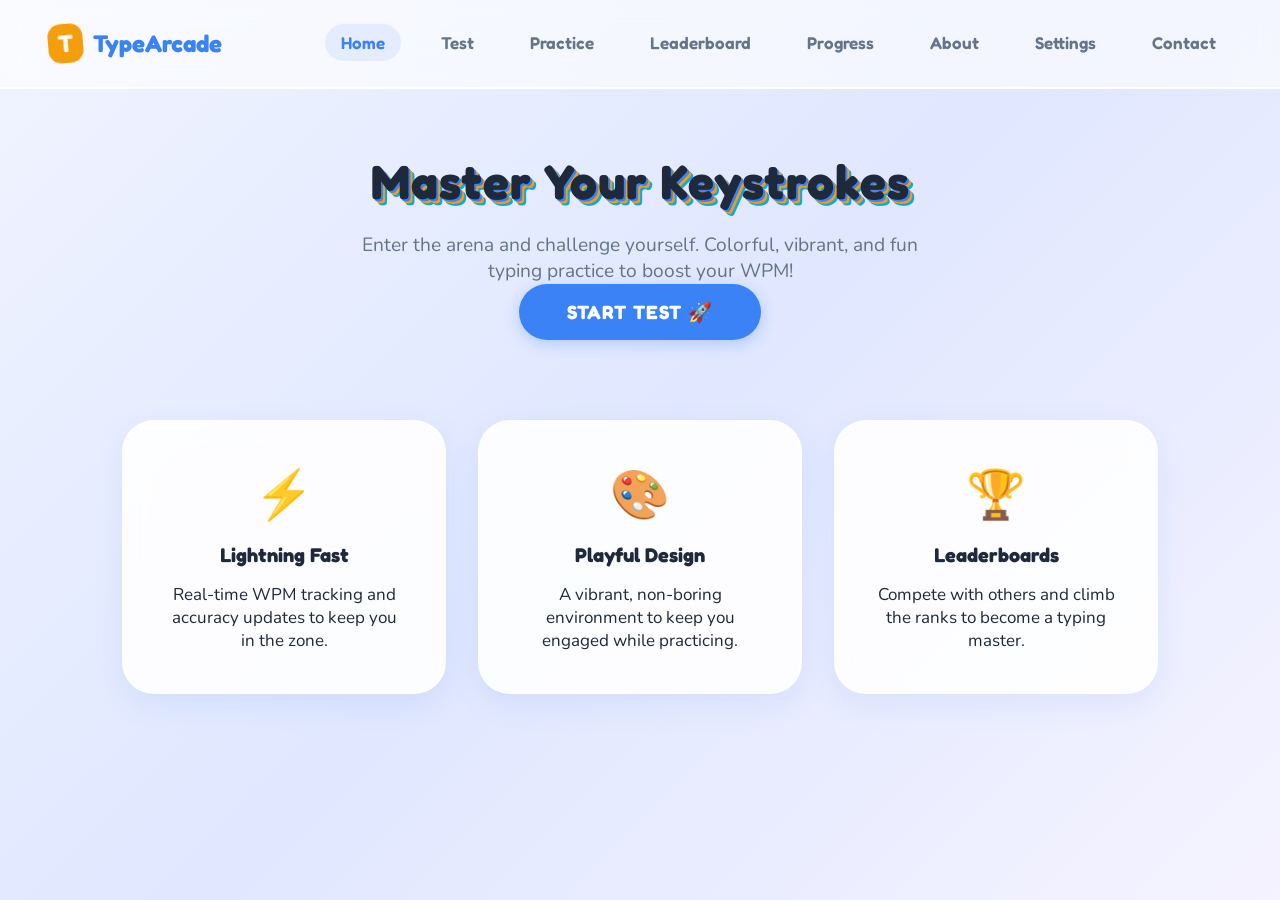
==== index.html @ a6bcfe49 "major update version" ====
<!DOCTYPE html>
<html lang="en">
<head>
  <meta charset="UTF-8">
  <meta name="viewport" content="width=device-width, initial-scale=1.0">
  <title>TypeArcade - Improve Your Speed</title>
  <meta name="description" content="A colorful, vibrant arcade-style typing speed tester.">
  <link rel="stylesheet" href="css/style.css">
</head>
<body>
  
  <nav class="navbar">
    <a href="index.html" class="logo">
      <span class="logo-icon">T</span>
      TypeArcade
    </a>
    <ul class="nav-links">
      <li><a href="index.html">Home</a></li>
      <li><a href="test.html">Test</a></li>
      <li><a href="practice.html">Practice</a></li>
      <li><a href="leaderboard.html">Leaderboard</a></li>
      <li><a href="progress.html">Progress</a></li>
      <li><a href="about.html">About</a></li>
      <li><a href="settings.html">Settings</a></li>
      <li><a href="contact.html">Contact</a></li>
    </ul>
  </nav>

  <main class="container text-center">
    <div class="page-header mt-2">
      <h1 class="gradient-text">Master Your Keystrokes</h1>
      <p class="mb-2">Enter the arena and challenge yourself. Colorful, vibrant, and fun typing practice to boost your WPM!</p>
      
      <a href="test.html" class="btn btn-primary" style="font-size: 1.2rem; padding: 1rem 3rem;">Start Test 🚀</a>
    </div>

    <div class="grid-3 mt-2">
      <div class="card">
        <div style="font-size: 3rem; margin-bottom: 1rem;">⚡</div>
        <h3>Lightning Fast</h3>
        <p class="text-muted mt-1">Real-time WPM tracking and accuracy updates to keep you in the zone.</p>
      </div>
      <div class="card">
        <div style="font-size: 3rem; margin-bottom: 1rem;">🎨</div>
        <h3>Playful Design</h3>
        <p class="text-muted mt-1">A vibrant, non-boring environment to keep you engaged while practicing.</p>
      </div>
      <div class="card">
        <div style="font-size: 3rem; margin-bottom: 1rem;">🏆</div>
        <h3>Leaderboards</h3>
        <p class="text-muted mt-1">Compete with others and climb the ranks to become a typing master.</p>
      </div>
    </div>
  </main>

  <script src="js/sound.js"></script>
  <script src="js/app.js"></script>
</body>
</html>
---- css/style.css ----
@import url('https://fonts.googleapis.com/css2?family=Nunito:wght@400;600;800;900&family=Fredoka:wght@500;600;700&display=swap');

:root {
  /* Beautiful Universal Colorful Palette */
  --bg-gradient: linear-gradient(135deg, #f0f4ff 0%, #e0e7ff 50%, #f5f3ff 100%); /* Clean, crisp universally loved light blue/lavender mix */
  --color-primary: #3b82f6; /* Vibrant Royal Blue */
  --color-secondary: #0ea5e9; /* Vibrant Sky Cyan */
  --color-accent: #f59e0b; /* Bright Amber/Orange */
  --color-accent-2: #10b981; /* Vivid Mint Green */
  --color-success: #10b981;
  --color-error: #ef4444;
  --color-text-main: #1e293b; /* Deep Navy Black */
  --color-text-muted: #64748b; /* Soft Gray */
  --color-card-bg: rgba(255, 255, 255, 0.9); /* Frosty White */
  
  --shadow-soft: 0 10px 30px rgba(59, 130, 246, 0.1);
  --shadow-hover: 0 15px 35px rgba(59, 130, 246, 0.2);
  --radius-lg: 2rem;
  --radius-md: 1.2rem;
  --radius-sm: 0.8rem;
  
  --font-heading: 'Fredoka', sans-serif;
  --font-body: 'Nunito', sans-serif;
  --font-mono: 'Menlo', 'Monaco', 'Courier New', monospace;

  --base-font-size: 17px;
}

* {
  box-sizing: border-box;
  margin: 0;
  padding: 0;
}

body {
  font-family: var(--font-body);
  font-size: var(--base-font-size);
  background: var(--bg-gradient);
  background-attachment: fixed;
  color: var(--color-text-main);
  min-height: 100vh;
  display: flex;
  flex-direction: column;
  overflow-x: hidden;
  transition: background 0.3s ease;
}

body.fade-in {
  animation: fadeSlideIn 0.6s ease-out forwards;
}

@keyframes fadeSlideIn {
  from { opacity: 0; transform: translateY(15px); }
  to { opacity: 1; transform: translateY(0); }
}

h1, h2, h3, h4, h5, h6 {
  font-family: var(--font-heading);
  font-weight: 700;
  line-height: 1.2;
}

a { text-decoration: none; color: inherit; }
ul { list-style: none; }

.gradient-text {
  background: none;
  -webkit-background-clip: unset;
  background-clip: unset;
  color: var(--color-text-main);
  text-shadow: 2px 2px 0 var(--color-primary), 4px 4px 0 var(--color-accent), 6px 6px 0 var(--color-secondary);
  display: inline-block;
  padding-bottom: 5px;
  letter-spacing: 1px;
}

.text-center { text-align: center; }

/* Navbar */
.navbar {
  display: flex;
  justify-content: space-between;
  align-items: center;
  padding: 1.5rem 3rem;
  background: rgba(255, 255, 255, 0.6);
  backdrop-filter: blur(16px);
  -webkit-backdrop-filter: blur(16px);
  border-bottom: 2px solid rgba(255, 255, 255, 0.9);
  position: sticky;
  top: 0;
  z-index: 100;
}

.navbar .logo {
  font-family: var(--font-heading);
  font-size: 1.5rem;
  font-weight: 800;
  color: var(--color-primary);
  display: flex;
  align-items: center;
  gap: 10px;
}

.navbar .logo-icon {
  background: var(--color-accent);
  color: white;
  padding: 5px 10px;
  border-radius: var(--radius-sm);
  transform: rotate(-5deg);
  display: inline-block;
  transition: transform 0.3s;
}

.navbar .logo:hover .logo-icon {
  transform: rotate(5deg) scale(1.1);
}

.nav-links { display: flex; gap: 1.5rem; }

.nav-links a {
  font-family: var(--font-heading);
  font-weight: 600;
  color: var(--color-text-muted);
  padding: 0.5rem 1rem;
  border-radius: var(--radius-md);
  transition: all 0.3s ease;
  position: relative;
}

.nav-links a:hover, .nav-links a.active {
  color: var(--color-primary);
  background: rgba(59, 130, 246, 0.1);
  transform: translateY(-2px);
}

/* Layout */
.container {
  max-width: 1100px;
  margin: 0 auto;
  padding: 2rem;
  flex: 1;
  display: flex;
  flex-direction: column;
}

/* Cards */
.card {
  background: var(--color-card-bg);
  backdrop-filter: blur(12px);
  -webkit-backdrop-filter: blur(12px);
  border-radius: var(--radius-lg);
  padding: 2.5rem;
  box-shadow: var(--shadow-soft);
  border: 2px solid rgba(255, 255, 255, 0.8);
  transition: transform 0.4s cubic-bezier(0.175, 0.885, 0.32, 1.275), box-shadow 0.4s ease, border-color 0.4s ease;
}

.card:hover {
  transform: translateY(-8px) scale(1.02);
  box-shadow: var(--shadow-hover);
  border-color: var(--color-primary);
}

/* Buttons */
.btn {
  display: inline-flex;
  align-items: center;
  justify-content: center;
  gap: 0.5rem;
  font-family: var(--font-heading);
  font-weight: 700;
  padding: 0.8rem 2rem;
  border-radius: 50px;
  border: none;
  cursor: pointer;
  transition: all 0.3s cubic-bezier(0.175, 0.885, 0.32, 1.275); 
  text-transform: uppercase;
  letter-spacing: 1px;
}

.btn-primary { background: var(--color-primary); color: white; box-shadow: 0 4px 15px rgba(59, 130, 246, 0.3); }
.btn-primary:hover { background: #2563eb; transform: translateY(-4px) scale(1.05); box-shadow: 0 8px 25px rgba(59, 130, 246, 0.5); }

.btn-secondary { background: var(--color-secondary); color: white; box-shadow: 0 4px 15px rgba(14, 165, 233, 0.3); }
.btn-secondary:hover { background: #0284c7; transform: translateY(-4px) scale(1.05); box-shadow: 0 8px 25px rgba(14, 165, 233, 0.5); }

.btn-accent { background: var(--color-accent); color: white; box-shadow: 0 4px 15px rgba(245, 158, 11, 0.3); }
.btn-accent:hover { background: #d97706; transform: translateY(-4px) scale(1.05); box-shadow: 0 8px 25px rgba(245, 158, 11, 0.5); }

.btn-outline { background: transparent; color: var(--color-primary); border: 3px solid var(--color-primary); }
.btn-outline:hover { background: var(--color-primary); color: white; transform: translateY(-4px) scale(1.05); box-shadow: 0 8px 25px rgba(59, 130, 246, 0.4); }

/* Header Sections */
.page-header { text-align: center; margin-bottom: 3rem; }
.page-header h1 { font-size: 3rem; margin-bottom: 1rem; }
.page-header p { font-size: 1.2rem; color: var(--color-text-muted); max-width: 600px; margin: 0 auto; }

/* Utilities */
.mb-1 { margin-bottom: 1rem; }
.mb-2 { margin-bottom: 2rem; }
.mb-3 { margin-bottom: 3rem; }
.mt-1 { margin-top: 1rem; }
.mt-2 { margin-top: 2rem; }

/* Gamification / Typing Interaction Overlay */
.streak-counter {
  position: absolute;
  top: 10px;
  right: 20px;
  font-family: var(--font-heading);
  font-size: 1.2rem;
  font-weight: 800;
  color: var(--color-accent-2);
  opacity: 0;
  transition: opacity 0.3s;
  animation: pulse 1s infinite alternate;
}
.streak-active { opacity: 1; }

@keyframes pulse {
  from { transform: scale(1); }
  to { transform: scale(1.1); }
}

/* Shake Animation */
.shake {
  animation: shake 0.4s cubic-bezier(0.36, 0.07, 0.19, 0.97) both;
}

@keyframes shake {
  10%, 90% { transform: translate3d(-1px, 0, 0); }
  20%, 80% { transform: translate3d(2px, 0, 0); }
  30%, 50%, 70% { transform: translate3d(-3px, 0, 0); }
  40%, 60% { transform: translate3d(3px, 0, 0); }
}

.typing-box {
  background: white;
  backdrop-filter: blur(10px);
  -webkit-backdrop-filter: blur(10px);
  border-radius: var(--radius-lg);
  padding: 2rem 3rem;
  box-shadow: inset 0 2px 10px rgba(0,0,0,0.05), var(--shadow-soft);
  border: 4px solid #ffffff;
  font-family: var(--font-mono);
  font-size: 1.8rem;
  line-height: 1.6;
  max-width: 900px;
  margin: 0 auto;
  position: relative;
  overflow: hidden;
  letter-spacing: 2px;
  text-align: center;
  transition: all 0.3s ease;
  color: var(--color-text-main);
}

.typing-box:focus {
  outline: none;
  border-color: var(--color-primary);
  box-shadow: inset 0 2px 10px rgba(0,0,0,0.05), 0 0 0 5px rgba(59, 130, 246, 0.2);
}
.typing-box.error-state {
  border-color: var(--color-error);
  box-shadow: inset 0 2px 10px rgba(0,0,0,0.05), 0 0 0 5px rgba(239, 68, 68, 0.3);
}

.typing-text span { position: relative; transition: color 0.1s; }
.typing-text span.correct { color: var(--color-success); }
.typing-text span.incorrect { color: var(--color-error); background: rgba(239, 68, 68, 0.2); border-radius: 4px; }
.typing-text span.active {
  color: var(--color-primary);
  border-bottom: 3px solid var(--color-accent);
  animation: blink 1s infinite alternate;
}

@keyframes blink {
  0% { border-color: var(--color-accent); }
  100% { border-color: transparent; }
}

/* Stats Row */
.stats-row {
  display: flex;
  justify-content: space-around;
  background: var(--color-card-bg);
  backdrop-filter: blur(12px);
  -webkit-backdrop-filter: blur(12px);
  border: 2px solid rgba(255, 255, 255, 0.8);
  padding: 1.5rem;
  border-radius: var(--radius-lg);
  box-shadow: var(--shadow-soft);
  margin-bottom: 2rem;
  max-width: 900px;
  margin: 0 auto 2rem auto;
}

.stat-item { display: flex; flex-direction: column; align-items: center; }
.stat-label { font-family: var(--font-heading); font-size: 0.9rem; text-transform: uppercase; color: var(--color-text-muted); font-weight: 700; }
.stat-value { font-family: var(--font-heading); font-size: 2.5rem; font-weight: 800; color: var(--color-primary); }
.stat-value.accent { color: var(--color-accent); }
.stat-value.secondary { color: var(--color-secondary); }

/* Progress Bar */
.progress-container {
  width: 100%;
  height: 15px;
  background-color: #e2e8f0;
  border-radius: 50px;
  margin-bottom: 2rem;
  overflow: hidden;
  position: relative;
}

.progress-bar {
  height: 100%;
  width: 0%;
  background: linear-gradient(90deg, var(--color-primary), var(--color-secondary));
  transition: width 0.2s ease-out; /* Smooth fill */
}

/* Form Inputs */
.form-group { margin-bottom: 1.5rem; }
.form-group label { display: block; font-family: var(--font-heading); font-weight: 600; margin-bottom: 0.5rem; color: var(--color-text-main); }
.form-control {
  width: 100%;
  padding: 1rem 1.5rem;
  border-radius: var(--radius-md);
  border: 2px solid #dfe4ea;
  color: var(--color-text-main);
  font-family: var(--font-body);
  font-size: 1rem;
  transition: all 0.3s ease;
  background: #ffffff;
}
.form-control:focus {
  outline: none;
  border-color: var(--color-primary);
  background: #ffffff;
  box-shadow: 0 0 0 5px rgba(59, 130, 246, 0.15);
}
textarea.form-control { resize: vertical; min-height: 120px; }

/* Badges */
.badge { display: inline-block; padding: 0.25rem 0.75rem; border-radius: 50px; font-size: 0.8rem; font-weight: 700; text-transform: uppercase; }
.badge-pro { background: var(--color-accent); color: white; }
.badge-fast { background: var(--color-primary); color: white; }
.badge-beginner { background: var(--color-success); color: white; }

/* Details / FAQ */
details {
  background: var(--color-card-bg);
  backdrop-filter: blur(12px);
  -webkit-backdrop-filter: blur(12px);
  padding: 1rem 1.5rem;
  border-radius: var(--radius-md);
  margin-bottom: 1rem;
  border: 2px solid rgba(255,255,255,0.8);
  box-shadow: var(--shadow-soft);
  cursor: pointer;
  transition: transform 0.2s, border-color 0.3s;
}
details:hover { transform: translateY(-2px); border-color: var(--color-primary); }
summary { font-family: var(--font-heading); font-weight: 600; color: var(--color-primary); list-style: none; display: flex; justify-content: space-between; align-items: center; }
summary::-webkit-details-marker { display: none; }
details p { margin-top: 1rem; color: var(--color-text-muted); line-height: 1.6; }

/* Grid */
.grid-2 { display: grid; grid-template-columns: repeat(2, 1fr); gap: 2rem; }
.grid-3 { display: grid; grid-template-columns: repeat(3, 1fr); gap: 2rem; }

@media (max-width: 768px) {
  .grid-2, .grid-3 { grid-template-columns: 1fr; }
  .navbar { flex-direction: column; gap: 1rem; padding: 1rem; }
  .page-header h1 { font-size: 2.2rem; }
  .stats-row { flex-wrap: wrap; gap: 1rem; }
}
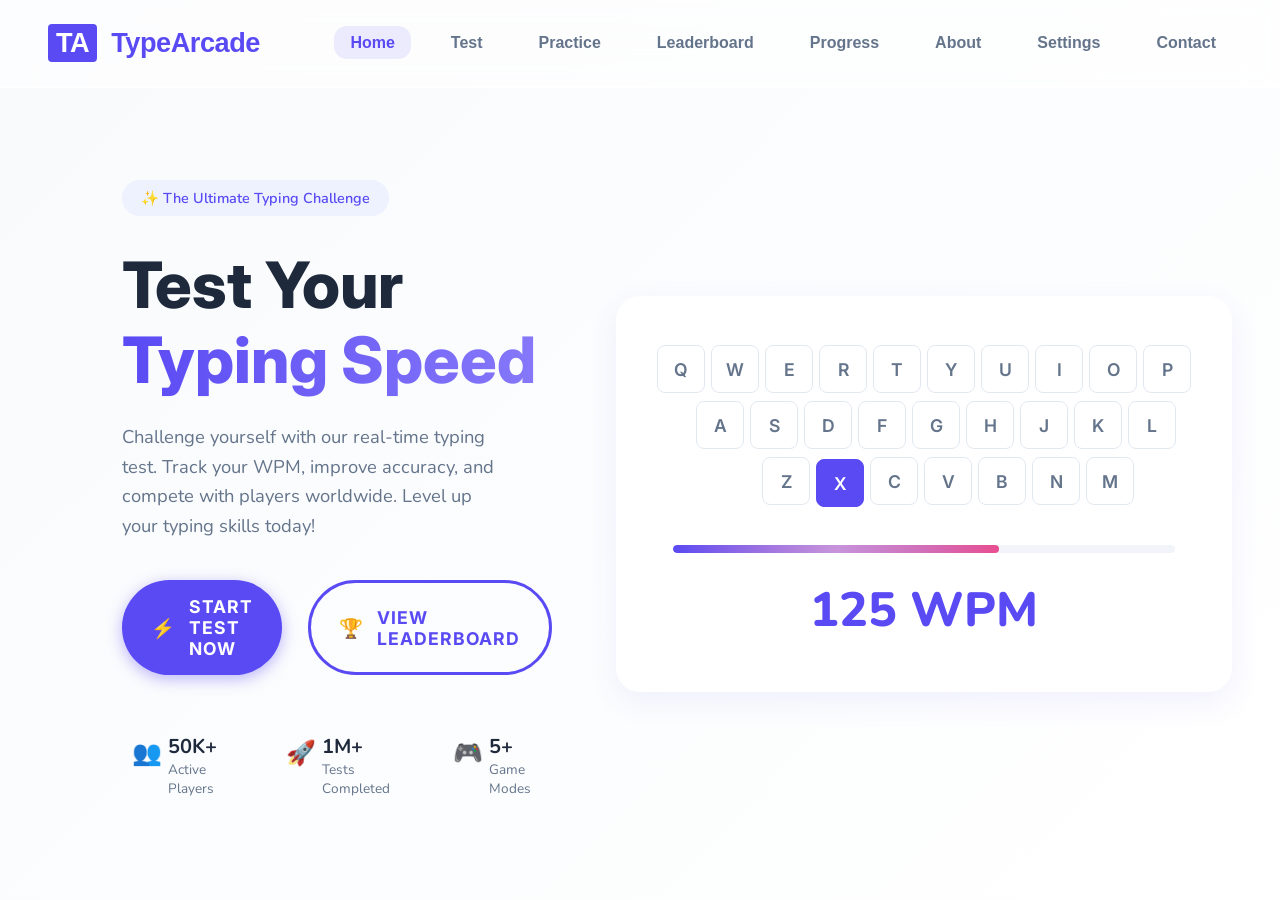
==== commit cfc97d89: "UI updated" ====
--- a/index.html
+++ b/index.html
@@ -4,56 +4,77 @@
   <meta charset="UTF-8">
   <meta name="viewport" content="width=device-width, initial-scale=1.0">
   <title>TypeArcade - Improve Your Speed</title>
-  <meta name="description" content="A colorful, vibrant arcade-style typing speed tester.">
-  <link rel="stylesheet" href="css/style.css">
+  <meta name="description" content="A professional, vibrant typing speed tester.">
+  <link rel="stylesheet" href="css/style.css?v=3">
 </head>
-<body>
+<body class="fade-in">
   
-  <nav class="navbar">
-    <a href="index.html" class="logo">
-      <span class="logo-icon">T</span>
-      TypeArcade
-    </a>
-    <ul class="nav-links">
-      <li><a href="index.html">Home</a></li>
-      <li><a href="test.html">Test</a></li>
-      <li><a href="practice.html">Practice</a></li>
-      <li><a href="leaderboard.html">Leaderboard</a></li>
-      <li><a href="progress.html">Progress</a></li>
-      <li><a href="about.html">About</a></li>
-      <li><a href="settings.html">Settings</a></li>
-      <li><a href="contact.html">Contact</a></li>
-    </ul>
-  </nav>
+  <nav class="navbar"><a href="index.html" class="logo"><span style="background:#5A4AF4;color:white;padding:3px 8px;border-radius:4px;font-weight:900;margin-right:6px;">TA</span>TypeArcade</a><ul class="nav-links"><li><a href="index.html">Home</a></li><li><a href="test.html">Test</a></li><li><a href="practice.html">Practice</a></li><li><a href="leaderboard.html">Leaderboard</a></li><li><a href="progress.html">Progress</a></li><li><a href="about.html">About</a></li><li><a href="settings.html">Settings</a></li><li><a href="contact.html">Contact</a></li></ul></nav>
 
-  <main class="container text-center">
-    <div class="page-header mt-2">
-      <h1 class="gradient-text">Master Your Keystrokes</h1>
-      <p class="mb-2">Enter the arena and challenge yourself. Colorful, vibrant, and fun typing practice to boost your WPM!</p>
+  <main class="container hero-section">
+    <div class="hero-content">
+      <div class="pill-badge">✨ The Ultimate Typing Challenge</div>
+      <h1 class="hero-title">Test Your <br> <span class="gradient-text-new">Typing Speed</span></h1>
+      <p class="hero-subtitle">Challenge yourself with our real-time typing test. Track your WPM, improve accuracy, and compete with players worldwide. Level up your typing skills today!</p>
       
-      <a href="test.html" class="btn btn-primary" style="font-size: 1.2rem; padding: 1rem 3rem;">Start Test 🚀</a>
+      <div class="hero-actions">
+        <a href="test.html" class="btn btn-primary btn-lg glow-btn">
+          <span style="font-size: 1.2rem; margin-right: 5px;">⚡</span> Start Test Now
+        </a>
+        <a href="leaderboard.html" class="btn btn-outline btn-lg" style="margin-left: 10px;">
+          <span style="font-size: 1.2rem; margin-right: 5px;">🏆</span> View Leaderboard
+        </a>
+      </div>
+
+      <div class="hero-stats">
+        <div class="stat">
+          <div class="stat-icon text-primary" style="font-size: 1.5rem;">👥</div>
+          <div><strong>50K+</strong><span>Active Players</span></div>
+        </div>
+        <div class="stat">
+          <div class="stat-icon text-primary" style="font-size: 1.5rem;">🚀</div>
+          <div><strong>1M+</strong><span>Tests Completed</span></div>
+        </div>
+        <div class="stat">
+          <div class="stat-icon text-primary" style="font-size: 1.5rem;">🎮</div>
+          <div><strong>5+</strong><span>Game Modes</span></div>
+        </div>
+      </div>
     </div>
 
-    <div class="grid-3 mt-2">
-      <div class="card">
-        <div style="font-size: 3rem; margin-bottom: 1rem;">⚡</div>
-        <h3>Lightning Fast</h3>
-        <p class="text-muted mt-1">Real-time WPM tracking and accuracy updates to keep you in the zone.</p>
-      </div>
-      <div class="card">
-        <div style="font-size: 3rem; margin-bottom: 1rem;">🎨</div>
-        <h3>Playful Design</h3>
-        <p class="text-muted mt-1">A vibrant, non-boring environment to keep you engaged while practicing.</p>
-      </div>
-      <div class="card">
-        <div style="font-size: 3rem; margin-bottom: 1rem;">🏆</div>
-        <h3>Leaderboards</h3>
-        <p class="text-muted mt-1">Compete with others and climb the ranks to become a typing master.</p>
+    <div class="hero-visual">
+      <div class="keyboard-card float-animation" id="hero-keyboard">
+        <div class="keyboard-row">
+          <div class="key">Q</div><div class="key">W</div><div class="key">E</div><div class="key">R</div><div class="key">T</div><div class="key">Y</div><div class="key">U</div><div class="key">I</div><div class="key">O</div><div class="key">P</div>
+        </div>
+        <div class="keyboard-row" style="padding-left: 1.5rem;">
+          <div class="key">A</div><div class="key">S</div><div class="key">D</div><div class="key">F</div><div class="key">G</div><div class="key">H</div><div class="key">J</div><div class="key">K</div><div class="key">L</div>
+        </div>
+        <div class="keyboard-row" style="padding-left: 3rem;">
+          <div class="key">Z</div><div class="key">X</div><div class="key">C</div><div class="key">V</div><div class="key">B</div><div class="key">N</div><div class="key">M</div>
+        </div>
+        <div class="visual-progress-wrapper">
+            <div class="visual-progress-bar"><div class="visual-progress-fill shimmer-effect"></div></div>
+        </div>
+        <div class="wpm-display">125 WPM</div>
       </div>
     </div>
   </main>
 
   <script src="js/sound.js"></script>
   <script src="js/app.js"></script>
+  <script>
+    // basic hero keyboard animation
+    const keys = document.querySelectorAll('.hero-visual .key');
+    function typingEffect() {
+      const key = keys[Math.floor(Math.random() * keys.length)];
+      key.classList.add('active', 'pressed');
+      setTimeout(() => key.classList.remove('active', 'pressed'), 150 + Math.random() * 100);
+      setTimeout(typingEffect, 200 + Math.random() * 300);
+    }
+    setTimeout(typingEffect, 500); setTimeout(typingEffect, 800);
+  </script>
 </body>
 </html>
+
+
--- a/css/style.css
+++ b/css/style.css
@@ -1,29 +1,29 @@
-@import url('https://fonts.googleapis.com/css2?family=Nunito:wght@400;600;800;900&family=Fredoka:wght@500;600;700&display=swap');
+@import url('https://fonts.googleapis.com/css2?family=Inter:wght@400;600;800&family=Nunito:wght@400;600;800&display=swap');
 
 :root {
   /* Beautiful Universal Colorful Palette */
-  --bg-gradient: linear-gradient(135deg, #f0f4ff 0%, #e0e7ff 50%, #f5f3ff 100%); /* Clean, crisp universally loved light blue/lavender mix */
-  --color-primary: #3b82f6; /* Vibrant Royal Blue */
-  --color-secondary: #0ea5e9; /* Vibrant Sky Cyan */
+  --bg-gradient: linear-gradient(135deg, #f8fafc 0%, #ffffff 100%);
+  --color-primary: #5A4AF4; /* Pulse Indigo/Purple */
+  --color-secondary: #E94E91; /* Energetic Pink */
   --color-accent: #f59e0b; /* Bright Amber/Orange */
   --color-accent-2: #10b981; /* Vivid Mint Green */
   --color-success: #10b981;
   --color-error: #ef4444;
   --color-text-main: #1e293b; /* Deep Navy Black */
   --color-text-muted: #64748b; /* Soft Gray */
-  --color-card-bg: rgba(255, 255, 255, 0.9); /* Frosty White */
+  --color-card-bg: rgba(255, 255, 255, 0.95); /* Frosty White */
   
-  --shadow-soft: 0 10px 30px rgba(59, 130, 246, 0.1);
-  --shadow-hover: 0 15px 35px rgba(59, 130, 246, 0.2);
-  --radius-lg: 2rem;
-  --radius-md: 1.2rem;
-  --radius-sm: 0.8rem;
+  --shadow-soft: 0 10px 30px rgba(90, 74, 244, 0.08); /* specific soft shadow */
+  --shadow-hover: 0 15px 35px rgba(90, 74, 244, 0.15);
+  --radius-lg: 1.5rem;
+  --radius-md: 0.8rem;
+  --radius-sm: 0.5rem;
   
-  --font-heading: 'Fredoka', sans-serif;
+  --font-heading: 'Inter', Arial, sans-serif;
   --font-body: 'Nunito', sans-serif;
   --font-mono: 'Menlo', 'Monaco', 'Courier New', monospace;
 
-  --base-font-size: 17px;
+  --base-font-size: 16px;
 }
 
 * {
@@ -92,23 +92,29 @@
 }
 
 .navbar .logo {
-  font-family: var(--font-heading);
-  font-size: 1.5rem;
+  font-family: Arial, Helvetica, sans-serif;
+  font-size: 1.7rem;
   font-weight: 800;
   color: var(--color-primary);
   display: flex;
   align-items: center;
-  gap: 10px;
+  gap: 8px;
+  letter-spacing: -0.5px;
 }
 
 .navbar .logo-icon {
-  background: var(--color-accent);
+  background: var(--color-primary);
   color: white;
-  padding: 5px 10px;
+  width: 35px;
+  height: 35px;
+  display: flex;
+  justify-content: center;
+  align-items: center;
   border-radius: var(--radius-sm);
-  transform: rotate(-5deg);
-  display: inline-block;
-  transition: transform 0.3s;
+  font-weight: 900;
+  font-size: 1.2rem;
+  box-shadow: 0 4px 10px rgba(90, 74, 244, 0.3);
+  transition: transform 0.3s cubic-bezier(0.175, 0.885, 0.32, 1.275);
 }
 
 .navbar .logo:hover .logo-icon {
@@ -118,7 +124,7 @@
 .nav-links { display: flex; gap: 1.5rem; }
 
 .nav-links a {
-  font-family: var(--font-heading);
+  font-family: Arial, Helvetica, sans-serif;
   font-weight: 600;
   color: var(--color-text-muted);
   padding: 0.5rem 1rem;
@@ -129,7 +135,7 @@
 
 .nav-links a:hover, .nav-links a.active {
   color: var(--color-primary);
-  background: rgba(59, 130, 246, 0.1);
+  background: rgba(90, 74, 244, 0.1);
   transform: translateY(-2px);
 }
 
@@ -375,3 +381,327 @@
   .page-header h1 { font-size: 2.2rem; }
   .stats-row { flex-wrap: wrap; gap: 1rem; }
 }
+
+/* ---- New UI Styles for Hero ---- */
+.text-primary { color: var(--color-primary); }
+
+.gradient-text-new {
+  background: linear-gradient(90deg, var(--color-primary), #8678f9); /* Purple to lighter purple */
+  -webkit-background-clip: text;
+  -webkit-text-fill-color: transparent;
+  background-clip: text;
+  display: inline-block;
+  line-height: 1.2;
+}
+
+.hero-section {
+  display: grid;
+  grid-template-columns: 1.2fr 0.8fr;
+  align-items: center;
+  gap: 4rem;
+  margin-top: 2rem;
+  padding-bottom: 4rem;
+}
+
+.hero-content {
+  display: flex;
+  flex-direction: column;
+  align-items: flex-start;
+  text-align: left;
+}
+
+.pill-badge {
+  display: inline-flex;
+  align-items: center;
+  gap: 6px;
+  background: #eef2ff;
+  color: var(--color-primary);
+  padding: 0.5rem 1.2rem;
+  border-radius: 50px;
+  font-size: 0.9rem;
+  font-weight: 600;
+  margin-bottom: 2rem;
+}
+
+.hero-title {
+  font-size: 4rem;
+  line-height: 1.15;
+  color: var(--color-text-main);
+  margin-bottom: 1.5rem;
+  font-weight: 800;
+}
+
+.hero-subtitle {
+  font-size: 1.15rem;
+  color: var(--color-text-muted);
+  line-height: 1.6;
+  margin-bottom: 2.5rem;
+  max-width: 90%;
+}
+
+.hero-actions {
+  display: flex;
+  gap: 1rem;
+  margin-bottom: 3rem;
+}
+
+.hero-actions .btn {
+  padding: 1rem 1.8rem;
+  font-size: 1.1rem;
+}
+
+.hero-stats {
+  display: flex;
+  gap: 2.5rem;
+}
+
+.stat {
+  display: flex;
+  align-items: flex-start;
+  gap: 12px;
+}
+
+.stat-icon {
+  width: 24px;
+  height: 24px;
+  margin-top: 4px;
+}
+
+.stat div {
+  display: flex;
+  flex-direction: column;
+}
+
+.stat strong {
+  font-size: 1.25rem;
+  color: var(--color-text-main);
+}
+
+.stat span {
+  font-size: 0.85rem;
+  color: var(--color-text-muted);
+}
+
+/* Keyboard Card visual */
+.keyboard-card {
+  background: #ffffff;
+  border-radius: var(--radius-lg);
+  padding: 3rem 2.5rem;
+  box-shadow: var(--shadow-soft);
+  border: 1px solid rgba(0, 0, 0, 0.05);
+  display: flex;
+  flex-direction: column;
+  align-items: center;
+  position: relative;
+  overflow: hidden;
+  width: 100%;
+}
+
+.float-animation {
+  animation: float 6s ease-in-out infinite;
+}
+
+@keyframes float {
+  0% { transform: translateY(0px); }
+  50% { transform: translateY(-10px); }
+  100% { transform: translateY(0px); }
+}
+
+.keyboard-row {
+  display: flex;
+  gap: 6px;
+  margin-bottom: 8px;
+  justify-content: center;
+  width: 100%;
+}
+
+.key {
+  width: 48px;
+  height: 48px;
+  background: white;
+  border: 1px solid #e2e8f0;
+  border-radius: var(--radius-sm);
+  display: flex;
+  justify-content: center;
+  align-items: center;
+  font-family: var(--font-heading);
+  font-size: 1.1rem;
+  font-weight: 600;
+  color: var(--color-text-muted);
+  transition: all 0.2s ease;
+  cursor: default;
+}
+
+.key.active, .key:hover {
+  border-color: var(--color-primary);
+  color: var(--color-primary);
+  transform: translateY(-2px) scale(1.05);
+  box-shadow: 0 4px 8px rgba(90, 74, 244, 0.15);
+}
+
+.key.pressed {
+  background-color: var(--color-primary);
+  color: white;
+  transform: translateY(2px);
+  box-shadow: none;
+}
+
+.visual-progress-wrapper {
+  width: 100%;
+  padding: 0 1rem;
+  margin-top: 2rem;
+}
+
+.visual-progress-bar {
+  width: 100%;
+  height: 8px;
+  background: #f1f5f9;
+  border-radius: 50px;
+  position: relative;
+  overflow: hidden;
+}
+
+.visual-progress-fill {
+  width: 65%;
+  height: 100%;
+  background: linear-gradient(90deg, var(--color-primary), var(--color-secondary));
+  border-radius: 50px;
+}
+
+.shimmer-effect {
+  position: relative;
+}
+
+.shimmer-effect::after {
+  content: '';
+  position: absolute;
+  top: 0; left: 0; right: 0; bottom: 0;
+  background: linear-gradient(90deg, transparent, rgba(255,255,255,0.4), transparent);
+  animation: shimmer 2s infinite linear;
+}
+
+@keyframes shimmer {
+  0% { transform: translateX(-100%); }
+  100% { transform: translateX(100%); }
+}
+
+.wpm-display {
+  font-size: 3rem;
+  font-weight: 800;
+  color: var(--color-primary);
+  margin-top: 1.5rem;
+}
+
+/* Update logo to basic CSS */
+.logo-icon-svg {
+  color: var(--color-primary);
+  display: flex;
+  align-items: center;
+  margin-right: 5px;
+}
+
+@media (max-width: 900px) {
+  .hero-section {
+    grid-template-columns: 1fr;
+    text-align: center;
+    gap: 3rem;
+  }
+  .hero-content {
+    align-items: center;
+    text-align: center;
+  }
+  .hero-title {
+    font-size: 3rem;
+  }
+  .hero-actions {
+    justify-content: center;
+  }
+  .hero-stats {
+    justify-content: center;
+    flex-wrap: wrap;
+  }
+  .hero-subtitle {
+      max-width: 100%;
+  }
+}
+
+/* ---- Advanced Staggered Animations & Polish ---- */
+.fade-in-up {
+  opacity: 0;
+  transform: translateY(20px);
+  animation: fadeInUp 0.8s cubic-bezier(0.2, 0.8, 0.2, 1) forwards;
+}
+
+.delay-1 { animation-delay: 0.1s; }
+.delay-2 { animation-delay: 0.2s; }
+.delay-3 { animation-delay: 0.3s; }
+.delay-4 { animation-delay: 0.4s; }
+.delay-5 { animation-delay: 0.5s; }
+
+@keyframes fadeInUp {
+  to {
+    opacity: 1;
+    transform: translateY(0);
+  }
+}
+
+/* Glowing Button Effect */
+.glow-btn {
+  position: relative;
+  overflow: hidden;
+  box-shadow: 0 4px 15px rgba(90, 74, 244, 0.4);
+  transition: all 0.3s cubic-bezier(0.175, 0.885, 0.32, 1.275);
+}
+
+.glow-btn::after {
+  content: '';
+  position: absolute;
+  top: -50%; left: -50%;
+  width: 200%; height: 200%;
+  background: radial-gradient(circle, rgba(255,255,255,0.3) 0%, rgba(255,255,255,0) 60%);
+  opacity: 0;
+  transform: scale(0.5);
+  transition: opacity 0.3s, transform 0.5s;
+  pointer-events: none;
+}
+
+.glow-btn:hover {
+  transform: translateY(-3px) scale(1.02);
+  box-shadow: 0 10px 25px rgba(90, 74, 244, 0.6);
+}
+
+.glow-btn:hover::after {
+  opacity: 1;
+  transform: scale(1);
+}
+
+/* Stat Card Hover Effects */
+.stat {
+  transition: transform 0.3s cubic-bezier(0.175, 0.885, 0.32, 1.275);
+  cursor: default;
+  padding: 10px;
+  border-radius: var(--radius-md);
+}
+
+.stat:hover {
+  transform: translateY(-5px);
+  background: rgba(90, 74, 244, 0.03);
+}
+
+.stat:hover .stat-icon svg {
+  stroke: var(--color-primary);
+  transform: scale(1.15) rotate(5deg);
+  filter: drop-shadow(0 2px 5px rgba(90, 74, 244, 0.3));
+}
+
+.stat-icon svg {
+  transition: all 0.3s cubic-bezier(0.175, 0.885, 0.32, 1.275);
+}
+
+/* Glassmorphism Keyboard Polish */
+.keyboard-card {
+  backdrop-filter: blur(20px);
+  -webkit-backdrop-filter: blur(20px);
+  background: rgba(255, 255, 255, 0.85);
+  border: 1px solid rgba(255,255,255,0.5);
+}
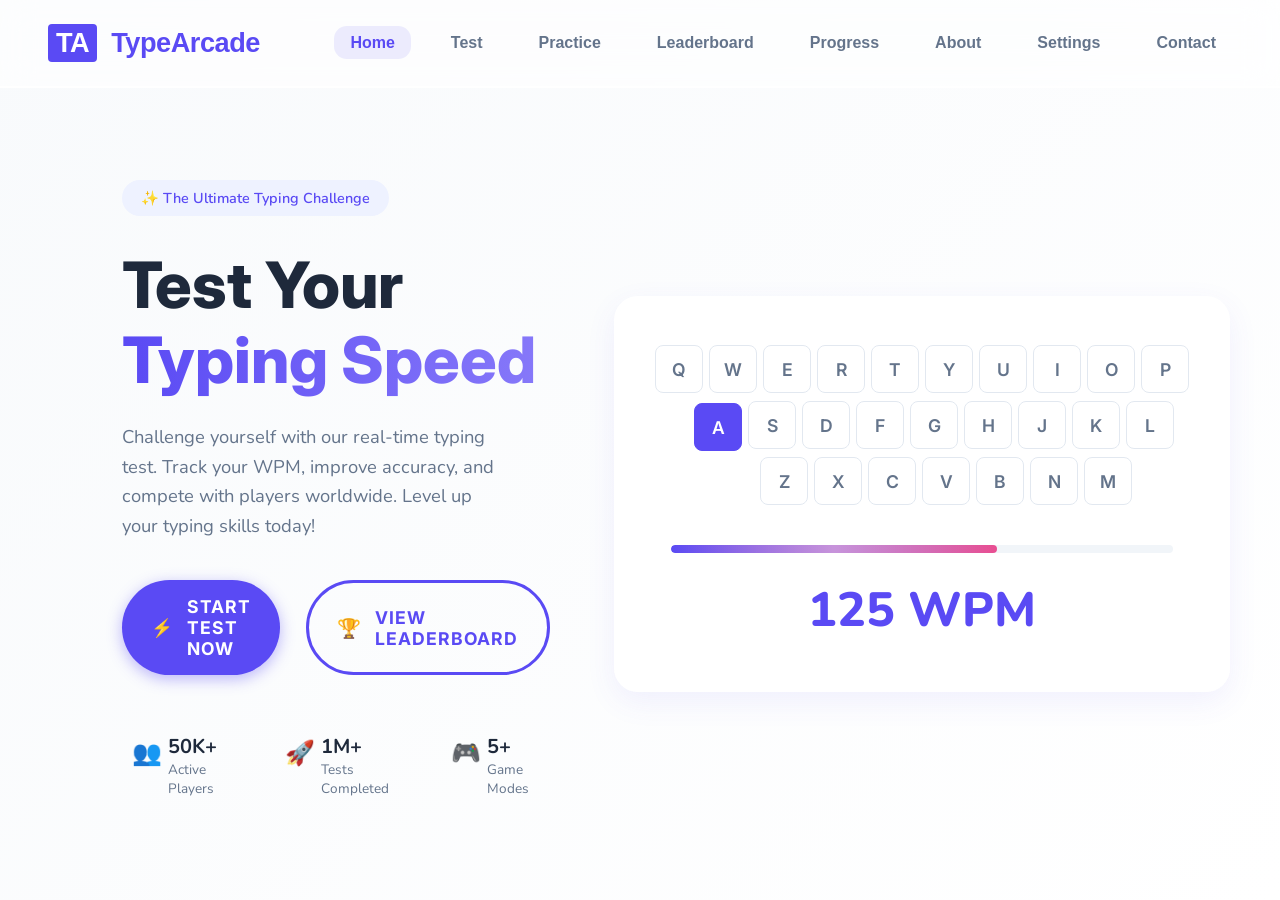
==== commit ffab8708: "Essential changesss" ====
--- a/index.html
+++ b/index.html
@@ -5,7 +5,245 @@
   <meta name="viewport" content="width=device-width, initial-scale=1.0">
   <title>TypeArcade - Improve Your Speed</title>
   <meta name="description" content="A professional, vibrant typing speed tester.">
-  <link rel="stylesheet" href="css/style.css?v=3">
+  <link rel="stylesheet" href="css/base.css?v=3">
+  <link rel="stylesheet" href="css/layout.css?v=3">
+  <link rel="stylesheet" href="css/components.css?v=3">
+  <link rel="stylesheet" href="css/pages.css?v=3">
+  <link rel="stylesheet" href="css/animations.css?v=3">
+  <style>
+    .text-primary { color: var(--color-primary); }
+
+    .gradient-text-new {
+      background: linear-gradient(90deg, var(--color-primary), #8678f9);
+      -webkit-background-clip: text;
+      -webkit-text-fill-color: transparent;
+      background-clip: text;
+      display: inline-block;
+      line-height: 1.2;
+    }
+
+    .hero-section {
+      display: grid;
+      grid-template-columns: 1.2fr 0.8fr;
+      align-items: center;
+      gap: 4rem;
+      margin-top: 2rem;
+      padding-bottom: 4rem;
+    }
+
+    .hero-content {
+      display: flex;
+      flex-direction: column;
+      align-items: flex-start;
+      text-align: left;
+    }
+
+    .pill-badge {
+      display: inline-flex;
+      align-items: center;
+      gap: 6px;
+      background: #eef2ff;
+      color: var(--color-primary);
+      padding: 0.5rem 1.2rem;
+      border-radius: 50px;
+      font-size: 0.9rem;
+      font-weight: 600;
+      margin-bottom: 2rem;
+    }
+
+    .hero-title {
+      font-size: 4rem;
+      line-height: 1.15;
+      color: var(--color-text-main);
+      margin-bottom: 1.5rem;
+      font-weight: 800;
+    }
+
+    .hero-subtitle {
+      font-size: 1.15rem;
+      color: var(--color-text-muted);
+      line-height: 1.6;
+      margin-bottom: 2.5rem;
+      max-width: 90%;
+    }
+
+    .hero-actions {
+      display: flex;
+      gap: 1rem;
+      margin-bottom: 3rem;
+    }
+
+    .hero-actions .btn {
+      padding: 1rem 1.8rem;
+      font-size: 1.1rem;
+    }
+
+    .hero-stats {
+      display: flex;
+      gap: 2.5rem;
+    }
+
+    .stat {
+      display: flex;
+      align-items: flex-start;
+      gap: 12px;
+    }
+
+    .stat-icon {
+      width: 24px;
+      height: 24px;
+      margin-top: 4px;
+    }
+
+    .stat div {
+      display: flex;
+      flex-direction: column;
+    }
+
+    .stat strong {
+      font-size: 1.25rem;
+      color: var(--color-text-main);
+    }
+
+    .stat span {
+      font-size: 0.85rem;
+      color: var(--color-text-muted);
+    }
+
+    .keyboard-card {
+      background: #ffffff;
+      border-radius: var(--radius-lg);
+      padding: 3rem 2.5rem;
+      box-shadow: var(--shadow-soft);
+      border: 1px solid rgba(0, 0, 0, 0.05);
+      display: flex;
+      flex-direction: column;
+      align-items: center;
+      position: relative;
+      overflow: hidden;
+      width: 100%;
+      backdrop-filter: blur(20px);
+      -webkit-backdrop-filter: blur(20px);
+      background: rgba(255, 255, 255, 0.85);
+      border: 1px solid rgba(255,255,255,0.5);
+    }
+
+    .float-animation {
+      animation: float 6s ease-in-out infinite;
+    }
+
+    .keyboard-row {
+      display: flex;
+      gap: 6px;
+      margin-bottom: 8px;
+      justify-content: center;
+      width: 100%;
+    }
+
+    .key {
+      width: 48px;
+      height: 48px;
+      background: white;
+      border: 1px solid #e2e8f0;
+      border-radius: var(--radius-sm);
+      display: flex;
+      justify-content: center;
+      align-items: center;
+      font-family: var(--font-heading);
+      font-size: 1.1rem;
+      font-weight: 600;
+      color: var(--color-text-muted);
+      transition: all 0.2s ease;
+      cursor: default;
+    }
+
+    .key.active, .key:hover {
+      border-color: var(--color-primary);
+      color: var(--color-primary);
+      transform: translateY(-2px) scale(1.05);
+      box-shadow: 0 4px 8px rgba(90, 74, 244, 0.15);
+    }
+
+    .key.pressed {
+      background-color: var(--color-primary);
+      color: white;
+      transform: translateY(2px);
+      box-shadow: none;
+    }
+
+    .visual-progress-wrapper {
+      width: 100%;
+      padding: 0 1rem;
+      margin-top: 2rem;
+    }
+
+    .visual-progress-bar {
+      width: 100%;
+      height: 8px;
+      background: #f1f5f9;
+      border-radius: 50px;
+      position: relative;
+      overflow: hidden;
+    }
+
+    .visual-progress-fill {
+      width: 65%;
+      height: 100%;
+      background: linear-gradient(90deg, var(--color-primary), var(--color-secondary));
+      border-radius: 50px;
+    }
+
+    .shimmer-effect {
+      position: relative;
+    }
+
+    .shimmer-effect::after {
+      content: '';
+      position: absolute;
+      top: 0; left: 0; right: 0; bottom: 0;
+      background: linear-gradient(90deg, transparent, rgba(255,255,255,0.4), transparent);
+      animation: shimmer 2s infinite linear;
+    }
+
+    .wpm-display {
+      font-size: 3rem;
+      font-weight: 800;
+      color: var(--color-primary);
+      margin-top: 1.5rem;
+    }
+
+    .logo-icon-svg {
+      color: var(--color-primary);
+      display: flex;
+      align-items: center;
+      margin-right: 5px;
+    }
+
+    @media (max-width: 900px) {
+      .hero-section {
+        grid-template-columns: 1fr;
+        text-align: center;
+        gap: 3rem;
+      }
+      .hero-content {
+        align-items: center;
+        text-align: center;
+      }
+      .hero-title {
+        font-size: 3rem;
+      }
+      .hero-actions {
+        justify-content: center;
+      }
+      .hero-stats {
+        justify-content: center;
+        flex-wrap: wrap;
+      }
+      .hero-subtitle {
+        max-width: 100%;
+      }
+    }
+  </style>
 </head>
 <body class="fade-in">
   
@@ -19,7 +257,7 @@
       
       <div class="hero-actions">
         <a href="test.html" class="btn btn-primary btn-lg glow-btn">
-          <span style="font-size: 1.2rem; margin-right: 5px;">⚡</span> Start Test Now
+          <span style="font-size: rem; margin-right: 5px;">⚡</span> Start Test Now
         </a>
         <a href="leaderboard.html" class="btn btn-outline btn-lg" style="margin-left: 10px;">
           <span style="font-size: 1.2rem; margin-right: 5px;">🏆</span> View Leaderboard
--- a/css/base.css
+++ b/css/base.css
@@ -0,0 +1,89 @@
+@import url('https://fonts.googleapis.com/css2?family=Inter:wght@400;600;800&family=Nunito:wght@400;600;800&display=swap');
+
+:root {
+  /* Beautiful Universal Colorful Palette */
+  --bg-gradient: linear-gradient(135deg, #f8fafc 0%, #ffffff 100%);
+  --color-primary: #5A4AF4; /* Pulse Indigo/Purple */
+  --color-secondary: #E94E91; /* Energetic Pink */
+  --color-accent: #f59e0b; /* Bright Amber/Orange */
+  --color-accent-2: #10b981; /* Vivid Mint Green */
+  --color-success: #10b981;
+  --color-error: #ef4444;
+  --color-text-main: #1e293b; /* Deep Navy Black */
+  --color-text-muted: #64748b; /* Soft Gray */
+  --color-card-bg: rgba(255, 255, 255, 0.95); /* Frosty White */
+  
+  --shadow-soft: 0 10px 30px rgba(90, 74, 244, 0.08); /* specific soft shadow */
+  --shadow-hover: 0 15px 35px rgba(90, 74, 244, 0.15);
+  --radius-lg: 1.5rem;
+  --radius-md: 0.8rem;
+  --radius-sm: 0.5rem;
+  
+  --font-heading: 'Inter', Arial, sans-serif;
+  --font-body: 'Nunito', sans-serif;
+  --font-mono: 'Menlo', 'Monaco', 'Courier New', monospace;
+
+  --base-font-size: 16px;
+  --typing-font-size: 24px;
+}
+
+* {
+  box-sizing: border-box;
+  margin: 0;
+  padding: 0;
+}
+
+body {
+  font-family: var(--font-body);
+  font-size: var(--base-font-size);
+  background: var(--bg-gradient);
+  background-attachment: fixed;
+  color: var(--color-text-main);
+  min-height: 100vh;
+  display: flex;
+  flex-direction: column;
+  overflow-x: hidden;
+  transition: background 0.3s ease;
+}
+
+body.fade-in {
+  animation: fadeSlideIn 0.6s ease-out forwards;
+}
+
+h1, h2, h3, h4, h5, h6 {
+  font-family: var(--font-heading);
+  font-weight: 700;
+  line-height: 1.2;
+}
+
+a { text-decoration: none; color: inherit; }
+ul { list-style: none; }
+
+.gradient-text {
+  background: none;
+  -webkit-background-clip: unset;
+  background-clip: unset;
+  color: var(--color-text-main);
+  text-shadow: 2px 2px 0 var(--color-primary), 4px 4px 0 var(--color-accent), 6px 6px 0 var(--color-secondary);
+  display: inline-block;
+  padding-bottom: 5px;
+  letter-spacing: 1px;
+}
+
+.gradient-text-new {
+  background: linear-gradient(90deg, var(--color-primary), #8678f9);
+  -webkit-background-clip: text;
+  -webkit-text-fill-color: transparent;
+  background-clip: text;
+  display: inline-block;
+  line-height: 1.2;
+}
+
+.text-center { text-align: center; }
+
+/* Utilities */
+.mb-1 { margin-bottom: 1rem; }
+.mb-2 { margin-bottom: 2rem; }
+.mb-3 { margin-bottom: 3rem; }
+.mt-1 { margin-top: 1rem; }
+.mt-2 { margin-top: 2rem; }
--- a/css/layout.css
+++ b/css/layout.css
@@ -0,0 +1,88 @@
+/* Navbar */
+.navbar {
+  display: flex;
+  justify-content: space-between;
+  align-items: center;
+  padding: 1.5rem 3rem;
+  background: rgba(255, 255, 255, 0.6);
+  backdrop-filter: blur(16px);
+  -webkit-backdrop-filter: blur(16px);
+  border-bottom: 2px solid rgba(255, 255, 255, 0.9);
+  position: sticky;
+  top: 0;
+  z-index: 100;
+}
+
+.navbar .logo {
+  font-family: Arial, Helvetica, sans-serif;
+  font-size: 1.7rem;
+  font-weight: 800;
+  color: var(--color-primary);
+  display: flex;
+  align-items: center;
+  gap: 8px;
+  letter-spacing: -0.5px;
+}
+
+.navbar .logo-icon {
+  background: var(--color-primary);
+  color: white;
+  width: 35px;
+  height: 35px;
+  display: flex;
+  justify-content: center;
+  align-items: center;
+  border-radius: var(--radius-sm);
+  font-weight: 900;
+  font-size: 1.2rem;
+  box-shadow: 0 4px 10px rgba(90, 74, 244, 0.3);
+  transition: transform 0.3s cubic-bezier(0.175, 0.885, 0.32, 1.275);
+}
+
+.navbar .logo:hover .logo-icon {
+  transform: rotate(5deg) scale(1.1);
+}
+
+.nav-links { display: flex; gap: 1.5rem; }
+
+.nav-links a {
+  font-family: Arial, Helvetica, sans-serif;
+  font-weight: 600;
+  color: var(--color-text-muted);
+  padding: 0.5rem 1rem;
+  border-radius: var(--radius-md);
+  transition: all 0.3s ease;
+  position: relative;
+}
+
+.nav-links a:hover, .nav-links a.active {
+  color: var(--color-primary);
+  background: rgba(90, 74, 244, 0.1);
+  transform: translateY(-2px);
+}
+
+/* Layout */
+.container {
+  max-width: 1100px;
+  margin: 0 auto;
+  padding: 2rem;
+  flex: 1;
+  display: flex;
+  flex-direction: column;
+}
+
+/* Grid */
+.grid-2 { display: grid; grid-template-columns: repeat(2, 1fr); gap: 2rem; }
+.grid-3 { display: grid; grid-template-columns: repeat(3, 1fr); gap: 2rem; }
+
+/* Header Sections */
+.page-header { text-align: center; margin-bottom: 3rem; }
+.page-header h1 { font-size: 3rem; margin-bottom: 1rem; }
+.page-header p { font-size: 1.2rem; color: var(--color-text-muted); max-width: 600px; margin: 0 auto; }
+
+@media (max-width: 768px) {
+  .grid-2, .grid-3 { grid-template-columns: 1fr; }
+  .navbar { flex-direction: column; gap: 1rem; padding: 1rem; }
+  .page-header h1 { font-size: 2.2rem; }
+  .stats-row { flex-wrap: wrap; gap: 1rem; }
+}
--- a/css/components.css
+++ b/css/components.css
@@ -0,0 +1,92 @@
+/* Cards */
+.card {
+  background: var(--color-card-bg);
+  backdrop-filter: blur(12px);
+  -webkit-backdrop-filter: blur(12px);
+  border-radius: var(--radius-lg);
+  padding: 2.5rem;
+  box-shadow: var(--shadow-soft);
+  border: 2px solid rgba(255, 255, 255, 0.8);
+  transition: transform 0.4s cubic-bezier(0.175, 0.885, 0.32, 1.275), box-shadow 0.4s ease, border-color 0.4s ease;
+}
+
+.card:hover {
+  transform: translateY(-8px) scale(1.02);
+  box-shadow: var(--shadow-hover);
+  border-color: var(--color-primary);
+}
+
+/* Buttons */
+.btn {
+  display: inline-flex;
+  align-items: center;
+  justify-content: center;
+  gap: 0.5rem;
+  font-family: var(--font-heading);
+  font-weight: 700;
+  padding: 0.8rem 2rem;
+  border-radius: 50px;
+  border: none;
+  cursor: pointer;
+  transition: all 0.3s cubic-bezier(0.175, 0.885, 0.32, 1.275); 
+  text-transform: uppercase;
+  letter-spacing: 1px;
+}
+
+.btn-primary { background: var(--color-primary); color: white; box-shadow: 0 4px 15px rgba(59, 130, 246, 0.3); }
+.btn-primary:hover { background: #2563eb; transform: translateY(-4px) scale(1.05); box-shadow: 0 8px 25px rgba(59, 130, 246, 0.5); }
+
+.btn-secondary { background: var(--color-secondary); color: white; box-shadow: 0 4px 15px rgba(14, 165, 233, 0.3); }
+.btn-secondary:hover { background: #0284c7; transform: translateY(-4px) scale(1.05); box-shadow: 0 8px 25px rgba(14, 165, 233, 0.5); }
+
+.btn-accent { background: var(--color-accent); color: white; box-shadow: 0 4px 15px rgba(245, 158, 11, 0.3); }
+.btn-accent:hover { background: #d97706; transform: translateY(-4px) scale(1.05); box-shadow: 0 8px 25px rgba(245, 158, 11, 0.5); }
+
+.btn-outline { background: transparent; color: var(--color-primary); border: 3px solid var(--color-primary); }
+.btn-outline:hover { background: var(--color-primary); color: white; transform: translateY(-4px) scale(1.05); box-shadow: 0 8px 25px rgba(59, 130, 246, 0.4); }
+
+/* Form Inputs */
+.form-group { margin-bottom: 1.5rem; }
+.form-group label { display: block; font-family: var(--font-heading); font-weight: 600; margin-bottom: 0.5rem; color: var(--color-text-main); }
+.form-control {
+  width: 100%;
+  padding: 1rem 1.5rem;
+  border-radius: var(--radius-md);
+  border: 2px solid #dfe4ea;
+  color: var(--color-text-main);
+  font-family: var(--font-body);
+  font-size: 1rem;
+  transition: all 0.3s ease;
+  background: #ffffff;
+}
+.form-control:focus {
+  outline: none;
+  border-color: var(--color-primary);
+  background: #ffffff;
+  box-shadow: 0 0 0 5px rgba(59, 130, 246, 0.15);
+}
+textarea.form-control { resize: vertical; min-height: 120px; }
+
+/* Badges */
+.badge { display: inline-block; padding: 0.25rem 0.75rem; border-radius: 50px; font-size: 0.8rem; font-weight: 700; text-transform: uppercase; }
+.badge-pro { background: var(--color-accent); color: white; }
+.badge-fast { background: var(--color-primary); color: white; }
+.badge-beginner { background: var(--color-success); color: white; }
+
+/* Details / FAQ */
+details {
+  background: var(--color-card-bg);
+  backdrop-filter: blur(12px);
+  -webkit-backdrop-filter: blur(12px);
+  padding: 1rem 1.5rem;
+  border-radius: var(--radius-md);
+  margin-bottom: 1rem;
+  border: 2px solid rgba(255,255,255,0.8);
+  box-shadow: var(--shadow-soft);
+  cursor: pointer;
+  transition: transform 0.2s, border-color 0.3s;
+}
+details:hover { transform: translateY(-2px); border-color: var(--color-primary); }
+summary { font-family: var(--font-heading); font-weight: 600; color: var(--color-primary); list-style: none; display: flex; justify-content: space-between; align-items: center; }
+summary::-webkit-details-marker { display: none; }
+details p { margin-top: 1rem; color: var(--color-text-muted); line-height: 1.6; }
--- a/css/animations.css
+++ b/css/animations.css
@@ -0,0 +1,110 @@
+@keyframes fadeSlideIn {
+  from { opacity: 0; transform: translateY(15px); }
+  to { opacity: 1; transform: translateY(0); }
+}
+
+@keyframes pulse {
+  from { transform: scale(1); }
+  to { transform: scale(1.1); }
+}
+
+/* Shake Animation */
+@keyframes shake {
+  10%, 90% { transform: translate3d(-1px, 0, 0); }
+  20%, 80% { transform: translate3d(2px, 0, 0); }
+  30%, 50%, 70% { transform: translate3d(-3px, 0, 0); }
+  40%, 60% { transform: translate3d(3px, 0, 0); }
+}
+
+.shake {
+  animation: shake 0.4s cubic-bezier(0.36, 0.07, 0.19, 0.97) both;
+}
+
+@keyframes blink {
+  0% { border-color: var(--color-accent); }
+  100% { border-color: transparent; }
+}
+
+@keyframes float {
+  0% { transform: translateY(0px); }
+  50% { transform: translateY(-10px); }
+  100% { transform: translateY(0px); }
+}
+
+@keyframes shimmer {
+  0% { transform: translateX(-100%); }
+  100% { transform: translateX(100%); }
+}
+
+/* ---- Advanced Staggered Animations & Polish ---- */
+.fade-in-up {
+  opacity: 0;
+  transform: translateY(20px);
+  animation: fadeInUp 0.8s cubic-bezier(0.2, 0.8, 0.2, 1) forwards;
+}
+
+.delay-1 { animation-delay: 0.1s; }
+.delay-2 { animation-delay: 0.2s; }
+.delay-3 { animation-delay: 0.3s; }
+.delay-4 { animation-delay: 0.4s; }
+.delay-5 { animation-delay: 0.5s; }
+
+@keyframes fadeInUp {
+  to {
+    opacity: 1;
+    transform: translateY(0);
+  }
+}
+
+/* Glowing Button Effect */
+.glow-btn {
+  position: relative;
+  overflow: hidden;
+  box-shadow: 0 4px 15px rgba(90, 74, 244, 0.4);
+  transition: all 0.3s cubic-bezier(0.175, 0.885, 0.32, 1.275);
+}
+
+.glow-btn::after {
+  content: '';
+  position: absolute;
+  top: -50%; left: -50%;
+  width: 200%; height: 200%;
+  background: radial-gradient(circle, rgba(255,255,255,0.3) 0%, rgba(255,255,255,0) 60%);
+  opacity: 0;
+  transform: scale(0.5);
+  transition: opacity 0.3s, transform 0.5s;
+  pointer-events: none;
+}
+
+.glow-btn:hover {
+  transform: translateY(-3px) scale(1.02);
+  box-shadow: 0 10px 25px rgba(90, 74, 244, 0.6);
+}
+
+.glow-btn:hover::after {
+  opacity: 1;
+  transform: scale(1);
+}
+
+/* Stat Card Hover Effects */
+.stat {
+  transition: transform 0.3s cubic-bezier(0.175, 0.885, 0.32, 1.275);
+  cursor: default;
+  padding: 10px;
+  border-radius: var(--radius-md);
+}
+
+.stat:hover {
+  transform: translateY(-5px);
+  background: rgba(90, 74, 244, 0.03);
+}
+
+.stat:hover .stat-icon svg {
+  stroke: var(--color-primary);
+  transform: scale(1.15) rotate(5deg);
+  filter: drop-shadow(0 2px 5px rgba(90, 74, 244, 0.3));
+}
+
+.stat-icon svg {
+  transition: all 0.3s cubic-bezier(0.175, 0.885, 0.32, 1.275);
+}
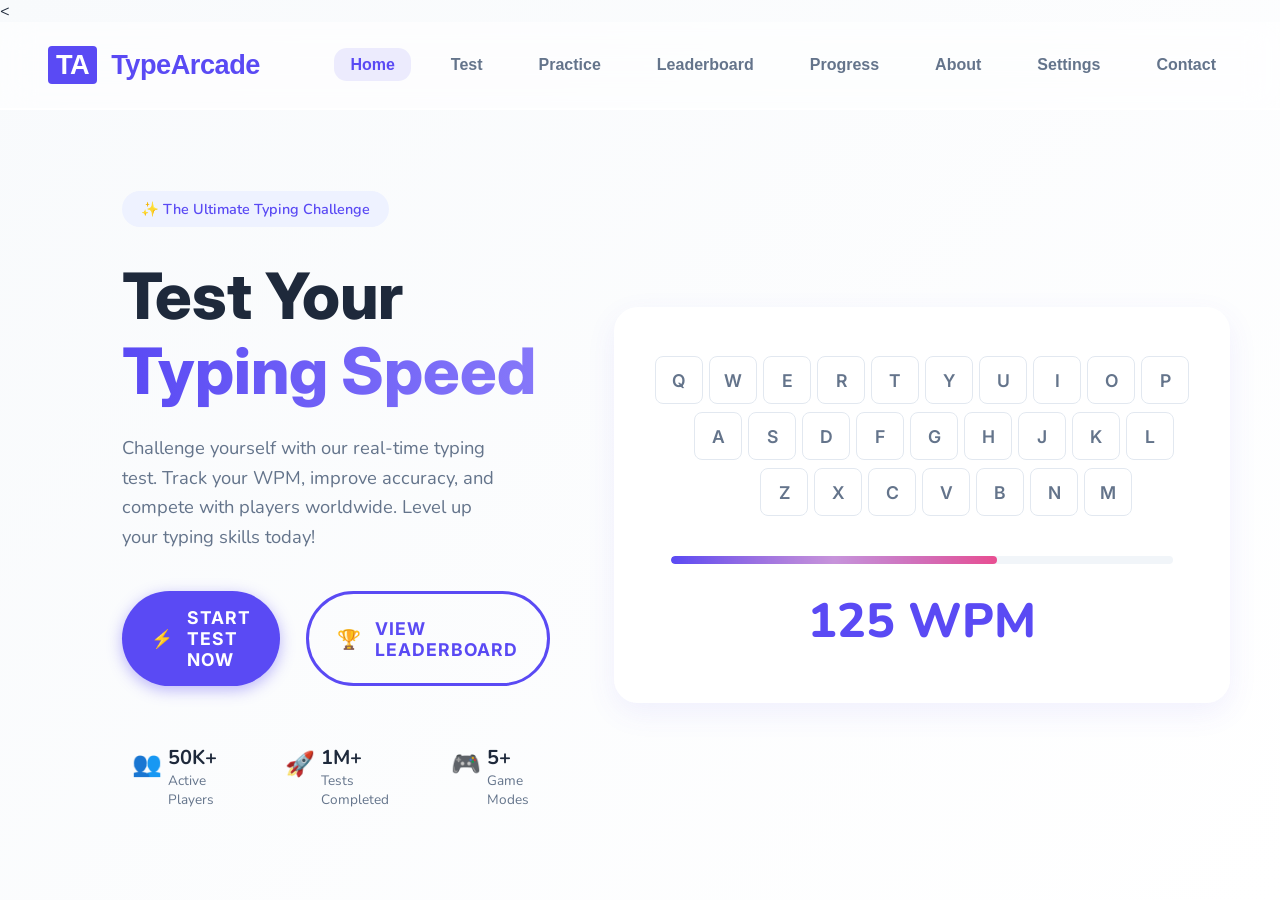
==== commit 1c59cc37: "Enhance typing tester with contact form, Firebase integration, UI improvements, and thank you page" ====
--- a/index.html
+++ b/index.html
@@ -8,7 +8,7 @@
   <link rel="stylesheet" href="css/base.css?v=3">
   <link rel="stylesheet" href="css/layout.css?v=3">
   <link rel="stylesheet" href="css/components.css?v=3">
-  <link rel="stylesheet" href="css/pages.css?v=3">
+  <
   <link rel="stylesheet" href="css/animations.css?v=3">
   <style>
     .text-primary { color: var(--color-primary); }
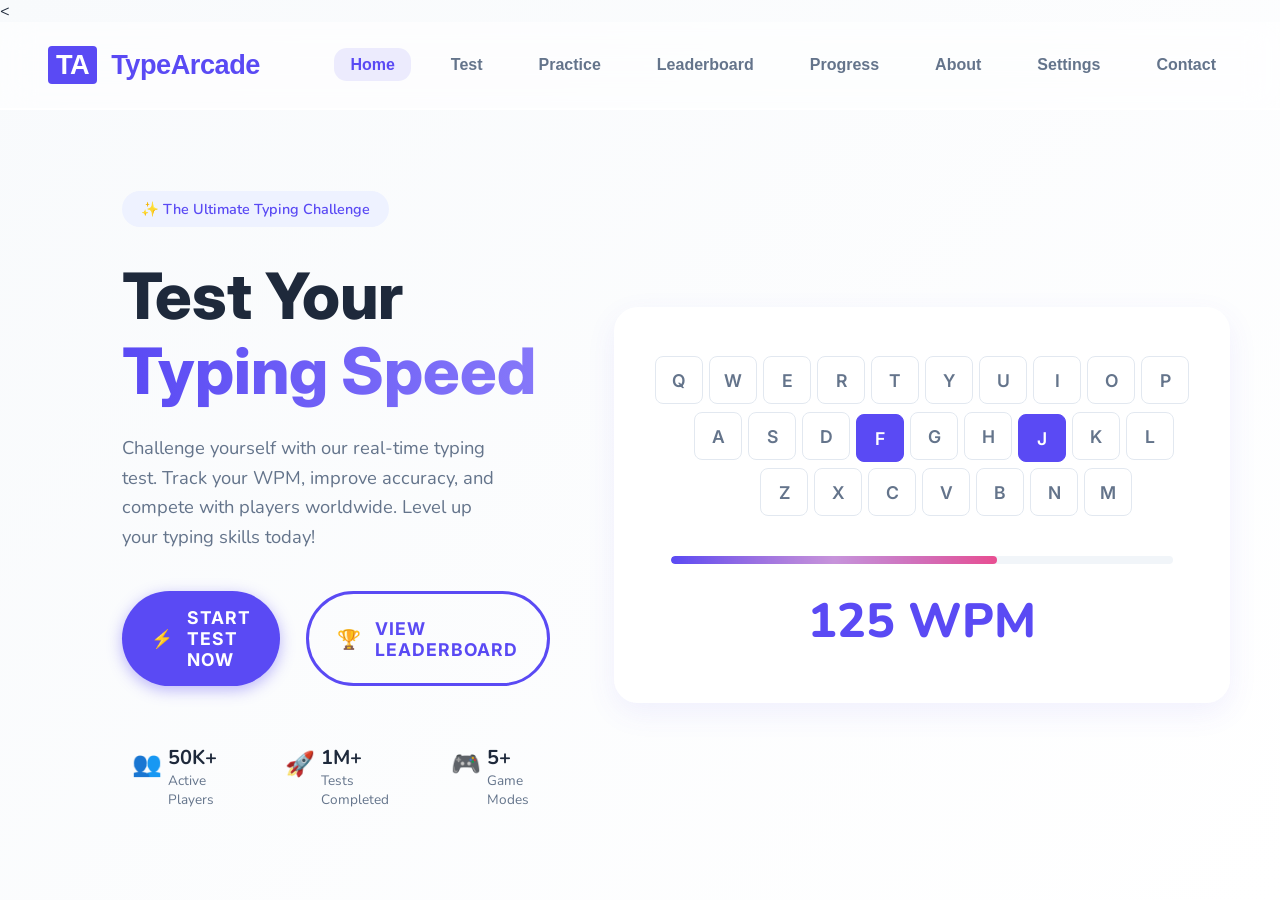
==== commit a813511a: "Add Git ignore configuration" ====
--- a/index.html
+++ b/index.html
@@ -302,7 +302,6 @@
   <script src="js/sound.js"></script>
   <script src="js/app.js"></script>
   <script>
-    // basic hero keyboard animation
     const keys = document.querySelectorAll('.hero-visual .key');
     function typingEffect() {
       const key = keys[Math.floor(Math.random() * keys.length)];
--- a/css/base.css
+++ b/css/base.css
@@ -1,7 +1,7 @@
 @import url('https://fonts.googleapis.com/css2?family=Inter:wght@400;600;800&family=Nunito:wght@400;600;800&display=swap');
 
 :root {
-  /* Beautiful Universal Colorful Palette */
+  
   --bg-gradient: linear-gradient(135deg, #f8fafc 0%, #ffffff 100%);
   --color-primary: #5A4AF4; /* Pulse Indigo/Purple */
   --color-secondary: #E94E91; /* Energetic Pink */
@@ -81,7 +81,6 @@
 
 .text-center { text-align: center; }
 
-/* Utilities */
 .mb-1 { margin-bottom: 1rem; }
 .mb-2 { margin-bottom: 2rem; }
 .mb-3 { margin-bottom: 3rem; }
--- a/css/layout.css
+++ b/css/layout.css
@@ -1,4 +1,3 @@
-/* Navbar */
 .navbar {
   display: flex;
   justify-content: space-between;
@@ -61,7 +60,6 @@
   transform: translateY(-2px);
 }
 
-/* Layout */
 .container {
   max-width: 1100px;
   margin: 0 auto;
@@ -71,11 +69,9 @@
   flex-direction: column;
 }
 
-/* Grid */
 .grid-2 { display: grid; grid-template-columns: repeat(2, 1fr); gap: 2rem; }
 .grid-3 { display: grid; grid-template-columns: repeat(3, 1fr); gap: 2rem; }
 
-/* Header Sections */
 .page-header { text-align: center; margin-bottom: 3rem; }
 .page-header h1 { font-size: 3rem; margin-bottom: 1rem; }
 .page-header p { font-size: 1.2rem; color: var(--color-text-muted); max-width: 600px; margin: 0 auto; }
--- a/css/components.css
+++ b/css/components.css
@@ -1,4 +1,3 @@
-/* Cards */
 .card {
   background: var(--color-card-bg);
   backdrop-filter: blur(12px);
@@ -16,7 +15,6 @@
   border-color: var(--color-primary);
 }
 
-/* Buttons */
 .btn {
   display: inline-flex;
   align-items: center;
@@ -45,7 +43,6 @@
 .btn-outline { background: transparent; color: var(--color-primary); border: 3px solid var(--color-primary); }
 .btn-outline:hover { background: var(--color-primary); color: white; transform: translateY(-4px) scale(1.05); box-shadow: 0 8px 25px rgba(59, 130, 246, 0.4); }
 
-/* Form Inputs */
 .form-group { margin-bottom: 1.5rem; }
 .form-group label { display: block; font-family: var(--font-heading); font-weight: 600; margin-bottom: 0.5rem; color: var(--color-text-main); }
 .form-control {
@@ -67,13 +64,11 @@
 }
 textarea.form-control { resize: vertical; min-height: 120px; }
 
-/* Badges */
 .badge { display: inline-block; padding: 0.25rem 0.75rem; border-radius: 50px; font-size: 0.8rem; font-weight: 700; text-transform: uppercase; }
 .badge-pro { background: var(--color-accent); color: white; }
 .badge-fast { background: var(--color-primary); color: white; }
 .badge-beginner { background: var(--color-success); color: white; }
 
-/* Details / FAQ */
 details {
   background: var(--color-card-bg);
   backdrop-filter: blur(12px);
--- a/css/animations.css
+++ b/css/animations.css
@@ -8,7 +8,6 @@
   to { transform: scale(1.1); }
 }
 
-/* Shake Animation */
 @keyframes shake {
   10%, 90% { transform: translate3d(-1px, 0, 0); }
   20%, 80% { transform: translate3d(2px, 0, 0); }
@@ -36,7 +35,6 @@
   100% { transform: translateX(100%); }
 }
 
-/* ---- Advanced Staggered Animations & Polish ---- */
 .fade-in-up {
   opacity: 0;
   transform: translateY(20px);
@@ -56,7 +54,6 @@
   }
 }
 
-/* Glowing Button Effect */
 .glow-btn {
   position: relative;
   overflow: hidden;
@@ -86,7 +83,6 @@
   transform: scale(1);
 }
 
-/* Stat Card Hover Effects */
 .stat {
   transition: transform 0.3s cubic-bezier(0.175, 0.885, 0.32, 1.275);
   cursor: default;
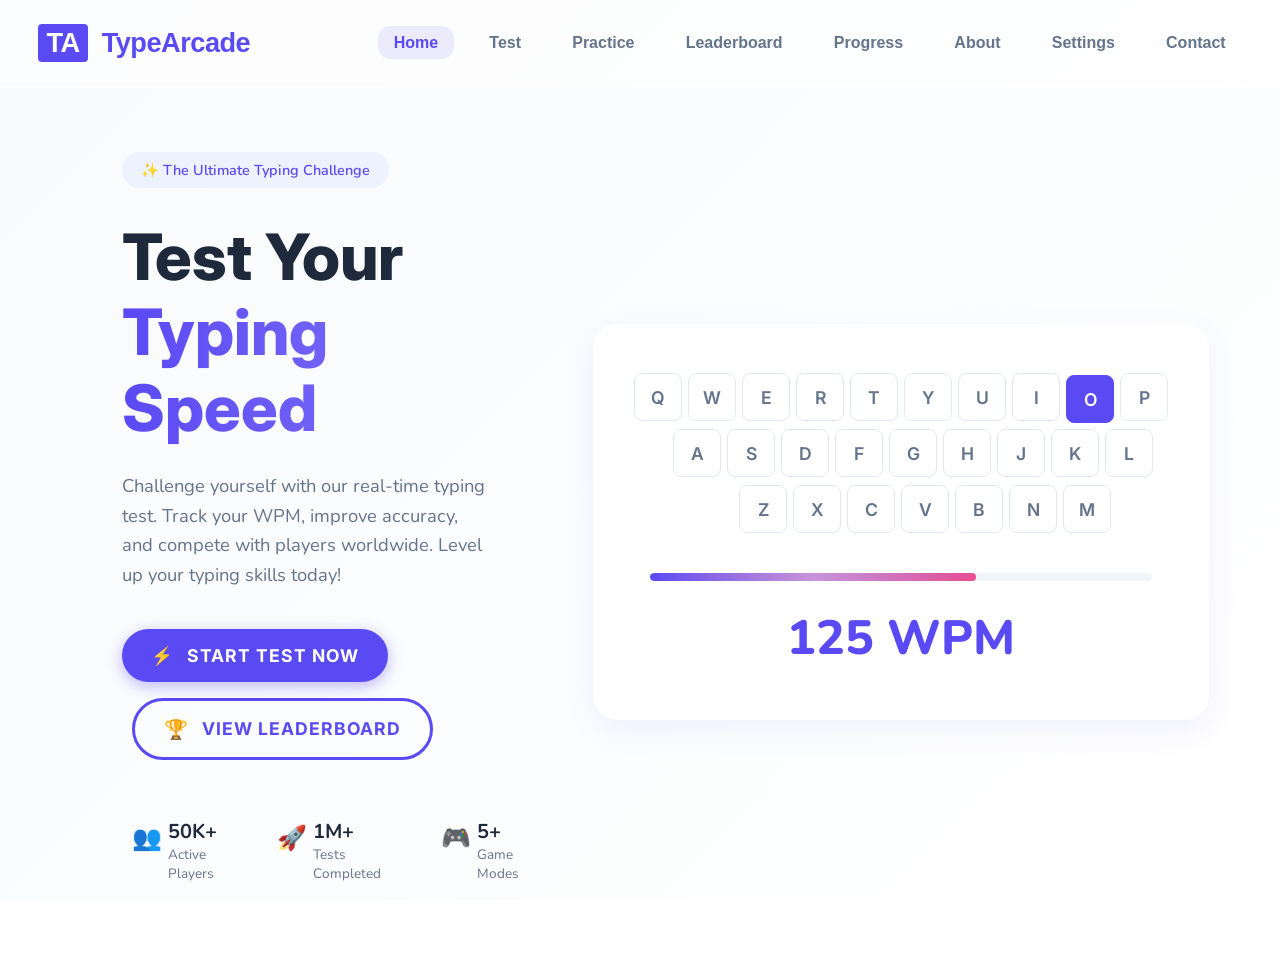
==== commit 225e606e: "Implement responsive design and improve mobile typing experience" ====
--- a/index.html
+++ b/index.html
@@ -8,7 +8,6 @@
   <link rel="stylesheet" href="css/base.css?v=3">
   <link rel="stylesheet" href="css/layout.css?v=3">
   <link rel="stylesheet" href="css/components.css?v=3">
-  <
   <link rel="stylesheet" href="css/animations.css?v=3">
   <style>
     .text-primary { color: var(--color-primary); }
@@ -71,6 +70,7 @@
       display: flex;
       gap: 1rem;
       margin-bottom: 3rem;
+      flex-wrap: wrap;
     }
 
     .hero-actions .btn {
@@ -234,6 +234,10 @@
       }
       .hero-actions {
         justify-content: center;
+      }
+
+      .hero-actions .btn {
+        width: min(100%, 220px);
       }
       .hero-stats {
         justify-content: center;
--- a/css/base.css
+++ b/css/base.css
@@ -33,6 +33,11 @@
   padding: 0;
 }
 
+html {
+  font-size: var(--base-font-size);
+  scroll-behavior: smooth;
+}
+
 body {
   font-family: var(--font-body);
   font-size: var(--base-font-size);
@@ -40,9 +45,12 @@
   background-attachment: fixed;
   color: var(--color-text-main);
   min-height: 100vh;
+  min-height: 100dvh;
   display: flex;
   flex-direction: column;
   overflow-x: hidden;
+  -webkit-text-size-adjust: 100%;
+  text-size-adjust: 100%;
   transition: background 0.3s ease;
 }
 
@@ -58,6 +66,16 @@
 
 a { text-decoration: none; color: inherit; }
 ul { list-style: none; }
+img { display: block; max-width: 100%; height: auto; }
+button, input, select, textarea { font: inherit; }
+button { -webkit-tap-highlight-color: transparent; }
+
+:focus-visible {
+  outline: 3px solid rgba(90, 74, 244, 0.35);
+  outline-offset: 2px;
+}
+
+.text-muted { color: var(--color-text-muted); }
 
 .gradient-text {
   background: none;
--- a/css/layout.css
+++ b/css/layout.css
@@ -2,7 +2,8 @@
   display: flex;
   justify-content: space-between;
   align-items: center;
-  padding: 1.5rem 3rem;
+  gap: 1rem;
+  padding: clamp(1rem, 2vw, 1.5rem) clamp(1rem, 3vw, 3rem);
   background: rgba(255, 255, 255, 0.6);
   backdrop-filter: blur(16px);
   -webkit-backdrop-filter: blur(16px);
@@ -14,13 +15,14 @@
 
 .navbar .logo {
   font-family: Arial, Helvetica, sans-serif;
-  font-size: 1.7rem;
+  font-size: clamp(1.2rem, 2.2vw, 1.7rem);
   font-weight: 800;
   color: var(--color-primary);
   display: flex;
   align-items: center;
   gap: 8px;
   letter-spacing: -0.5px;
+  white-space: nowrap;
 }
 
 .navbar .logo-icon {
@@ -42,7 +44,7 @@
   transform: rotate(5deg) scale(1.1);
 }
 
-.nav-links { display: flex; gap: 1.5rem; }
+.nav-links { display: flex; gap: clamp(0.75rem, 1.5vw, 1.5rem); align-items: center; flex-wrap: wrap; }
 
 .nav-links a {
   font-family: Arial, Helvetica, sans-serif;
@@ -54,6 +56,48 @@
   position: relative;
 }
 
+.nav-toggle {
+  display: none;
+  align-items: center;
+  justify-content: center;
+  width: 2.75rem;
+  height: 2.75rem;
+  border: 0;
+  border-radius: 999px;
+  background: rgba(90, 74, 244, 0.12);
+  color: var(--color-primary);
+  cursor: pointer;
+  padding: 0;
+}
+
+.nav-toggle span {
+  display: block;
+  width: 1rem;
+  height: 2px;
+  background: currentColor;
+  border-radius: 999px;
+  position: relative;
+}
+
+.nav-toggle span::before,
+.nav-toggle span::after {
+  content: '';
+  position: absolute;
+  left: 0;
+  width: 1rem;
+  height: 2px;
+  background: currentColor;
+  border-radius: 999px;
+  transition: transform 0.2s ease;
+}
+
+.nav-toggle span::before { top: -0.3rem; }
+.nav-toggle span::after { top: 0.3rem; }
+
+.nav-toggle.active span { background: transparent; }
+.nav-toggle.active span::before { transform: translateY(0.3rem) rotate(45deg); }
+.nav-toggle.active span::after { transform: translateY(-0.3rem) rotate(-45deg); }
+
 .nav-links a:hover, .nav-links a.active {
   color: var(--color-primary);
   background: rgba(90, 74, 244, 0.1);
@@ -62,23 +106,54 @@
 
 .container {
   max-width: 1100px;
+  width: min(100%, 1100px);
   margin: 0 auto;
-  padding: 2rem;
+  padding: clamp(1rem, 3vw, 2rem);
   flex: 1;
   display: flex;
   flex-direction: column;
 }
 
-.grid-2 { display: grid; grid-template-columns: repeat(2, 1fr); gap: 2rem; }
-.grid-3 { display: grid; grid-template-columns: repeat(3, 1fr); gap: 2rem; }
+.grid-2 { display: grid; grid-template-columns: repeat(2, minmax(0, 1fr)); gap: clamp(1rem, 2vw, 2rem); }
+.grid-3 { display: grid; grid-template-columns: repeat(3, minmax(0, 1fr)); gap: clamp(1rem, 2vw, 2rem); }
 
-.page-header { text-align: center; margin-bottom: 3rem; }
-.page-header h1 { font-size: 3rem; margin-bottom: 1rem; }
-.page-header p { font-size: 1.2rem; color: var(--color-text-muted); max-width: 600px; margin: 0 auto; }
+.page-header { text-align: center; margin-bottom: clamp(1.5rem, 3vw, 3rem); }
+.page-header h1 { font-size: clamp(2rem, 5vw, 3rem); margin-bottom: 1rem; }
+.page-header p { font-size: clamp(1rem, 2vw, 1.2rem); color: var(--color-text-muted); max-width: min(100%, 600px); margin: 0 auto; }
 
-@media (max-width: 768px) {
+body.nav-open { overflow: hidden; }
+
+@media (max-width: 1023px) {
   .grid-2, .grid-3 { grid-template-columns: 1fr; }
-  .navbar { flex-direction: column; gap: 1rem; padding: 1rem; }
-  .page-header h1 { font-size: 2.2rem; }
-  .stats-row { flex-wrap: wrap; gap: 1rem; }
+}
+
+@media (max-width: 767px) {
+  .navbar { flex-wrap: wrap; align-items: center; }
+  .nav-toggle { display: inline-flex; }
+    .nav-links {
+    display: none;
+    width: 100%;
+    flex-direction: column;
+    align-items: stretch;
+    gap: 0.35rem;
+    padding-top: 0.35rem;
+    opacity: 0;
+    max-height: 0;
+    overflow: hidden;
+    transition: opacity 0.2s ease, max-height 0.25s ease;
+  }
+  .nav-links.open {
+    display: flex;
+    opacity: 1;
+    max-height: 24rem;
+  }
+  .nav-links a { padding: 0.75rem 0.25rem; }
+  .container { padding: 1rem; }
+  .page-header h1 { font-size: clamp(1.8rem, 7vw, 2.4rem); }
+}
+
+@media (max-width: 480px) {
+  .navbar { padding: 0.9rem 1rem; }
+  .container { padding: 0.75rem; }
+  .page-header p { font-size: 0.95rem; }
 }
--- a/css/components.css
+++ b/css/components.css
@@ -3,7 +3,7 @@
   backdrop-filter: blur(12px);
   -webkit-backdrop-filter: blur(12px);
   border-radius: var(--radius-lg);
-  padding: 2.5rem;
+  padding: clamp(1.25rem, 3vw, 2.5rem);
   box-shadow: var(--shadow-soft);
   border: 2px solid rgba(255, 255, 255, 0.8);
   transition: transform 0.4s cubic-bezier(0.175, 0.885, 0.32, 1.275), box-shadow 0.4s ease, border-color 0.4s ease;
@@ -20,15 +20,17 @@
   align-items: center;
   justify-content: center;
   gap: 0.5rem;
+  min-height: 44px;
   font-family: var(--font-heading);
   font-weight: 700;
-  padding: 0.8rem 2rem;
+  padding: clamp(0.75rem, 2vw, 1rem) clamp(1rem, 3vw, 2rem);
   border-radius: 50px;
   border: none;
   cursor: pointer;
   transition: all 0.3s cubic-bezier(0.175, 0.885, 0.32, 1.275); 
   text-transform: uppercase;
   letter-spacing: 1px;
+  touch-action: manipulation;
 }
 
 .btn-primary { background: var(--color-primary); color: white; box-shadow: 0 4px 15px rgba(59, 130, 246, 0.3); }
@@ -47,6 +49,7 @@
 .form-group label { display: block; font-family: var(--font-heading); font-weight: 600; margin-bottom: 0.5rem; color: var(--color-text-main); }
 .form-control {
   width: 100%;
+  min-height: 44px;
   padding: 1rem 1.5rem;
   border-radius: var(--radius-md);
   border: 2px solid #dfe4ea;
@@ -63,6 +66,12 @@
   box-shadow: 0 0 0 5px rgba(59, 130, 246, 0.15);
 }
 textarea.form-control { resize: vertical; min-height: 120px; }
+
+@media (max-width: 767px) {
+  .btn { width: 100%; }
+  .form-group label { font-size: 0.95rem; }
+  .form-control { padding: 0.9rem 1rem; }
+}
 
 .badge { display: inline-block; padding: 0.25rem 0.75rem; border-radius: 50px; font-size: 0.8rem; font-weight: 700; text-transform: uppercase; }
 .badge-pro { background: var(--color-accent); color: white; }
